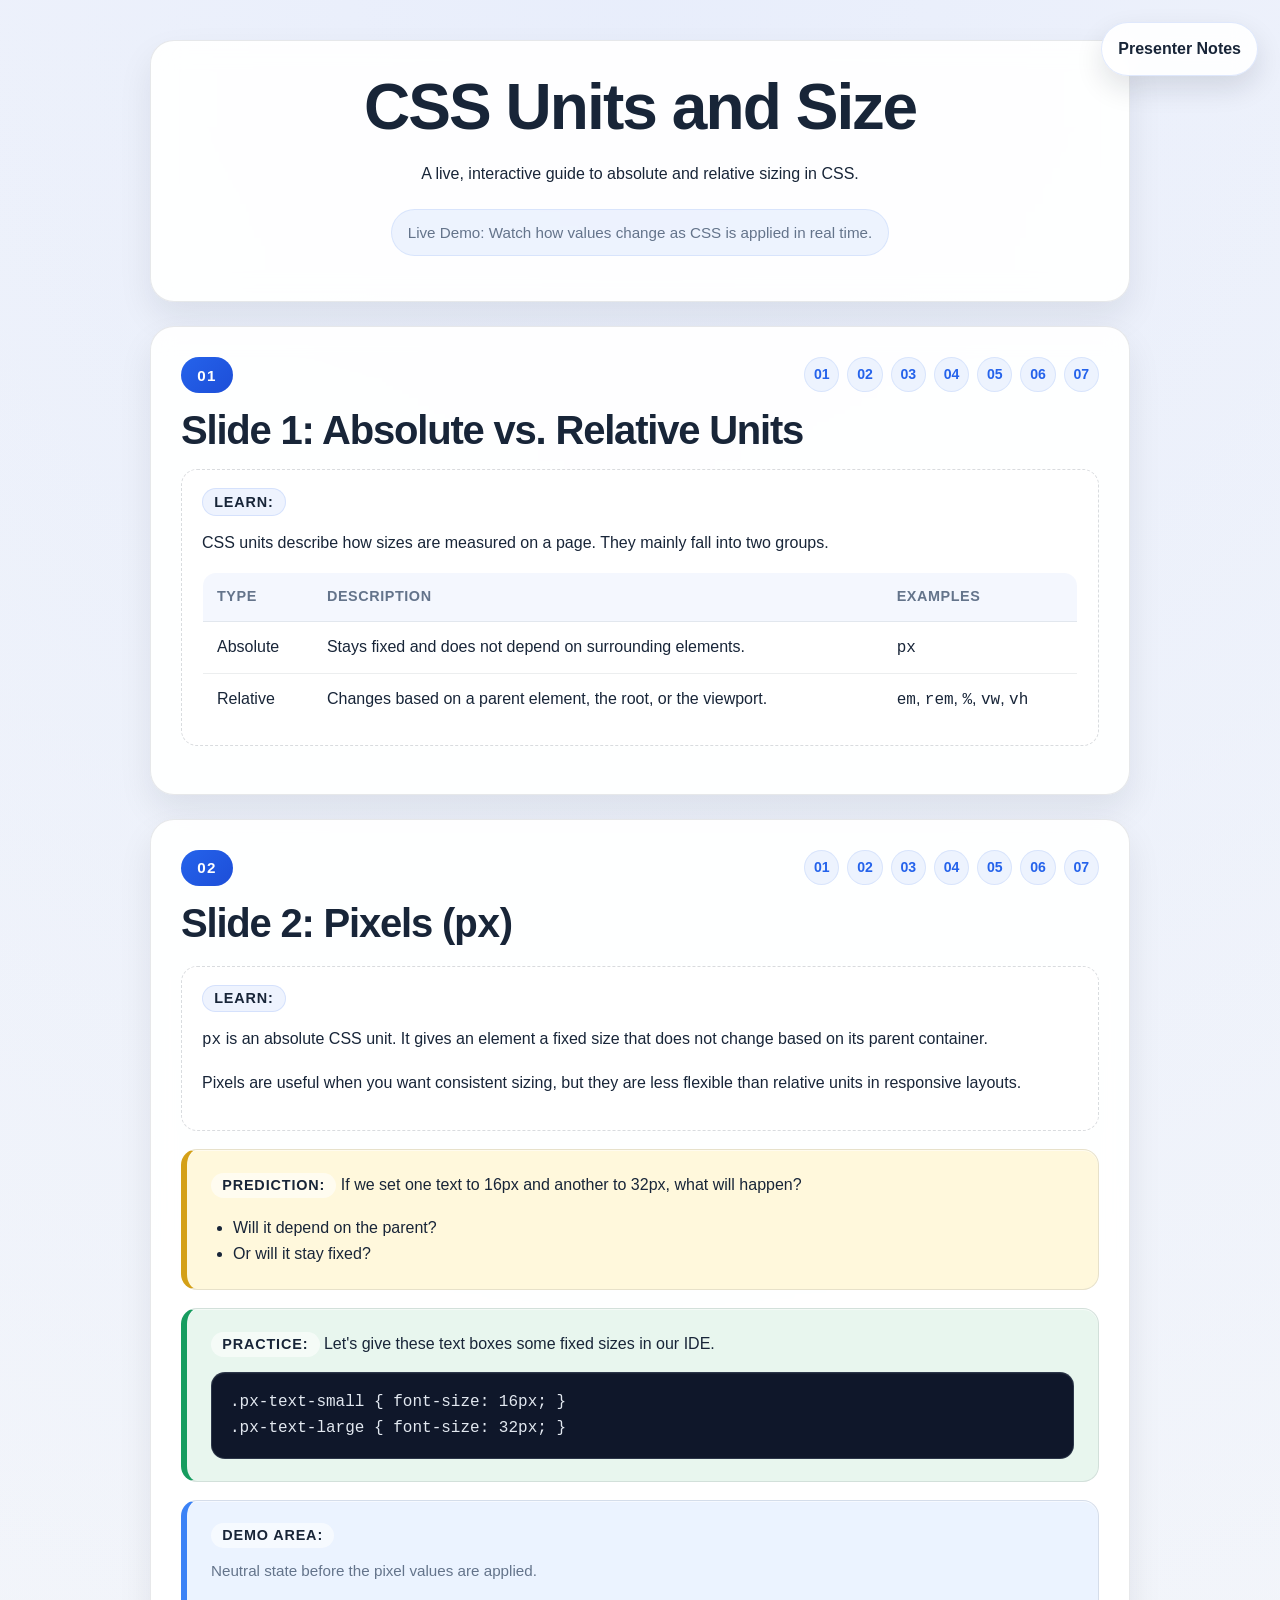
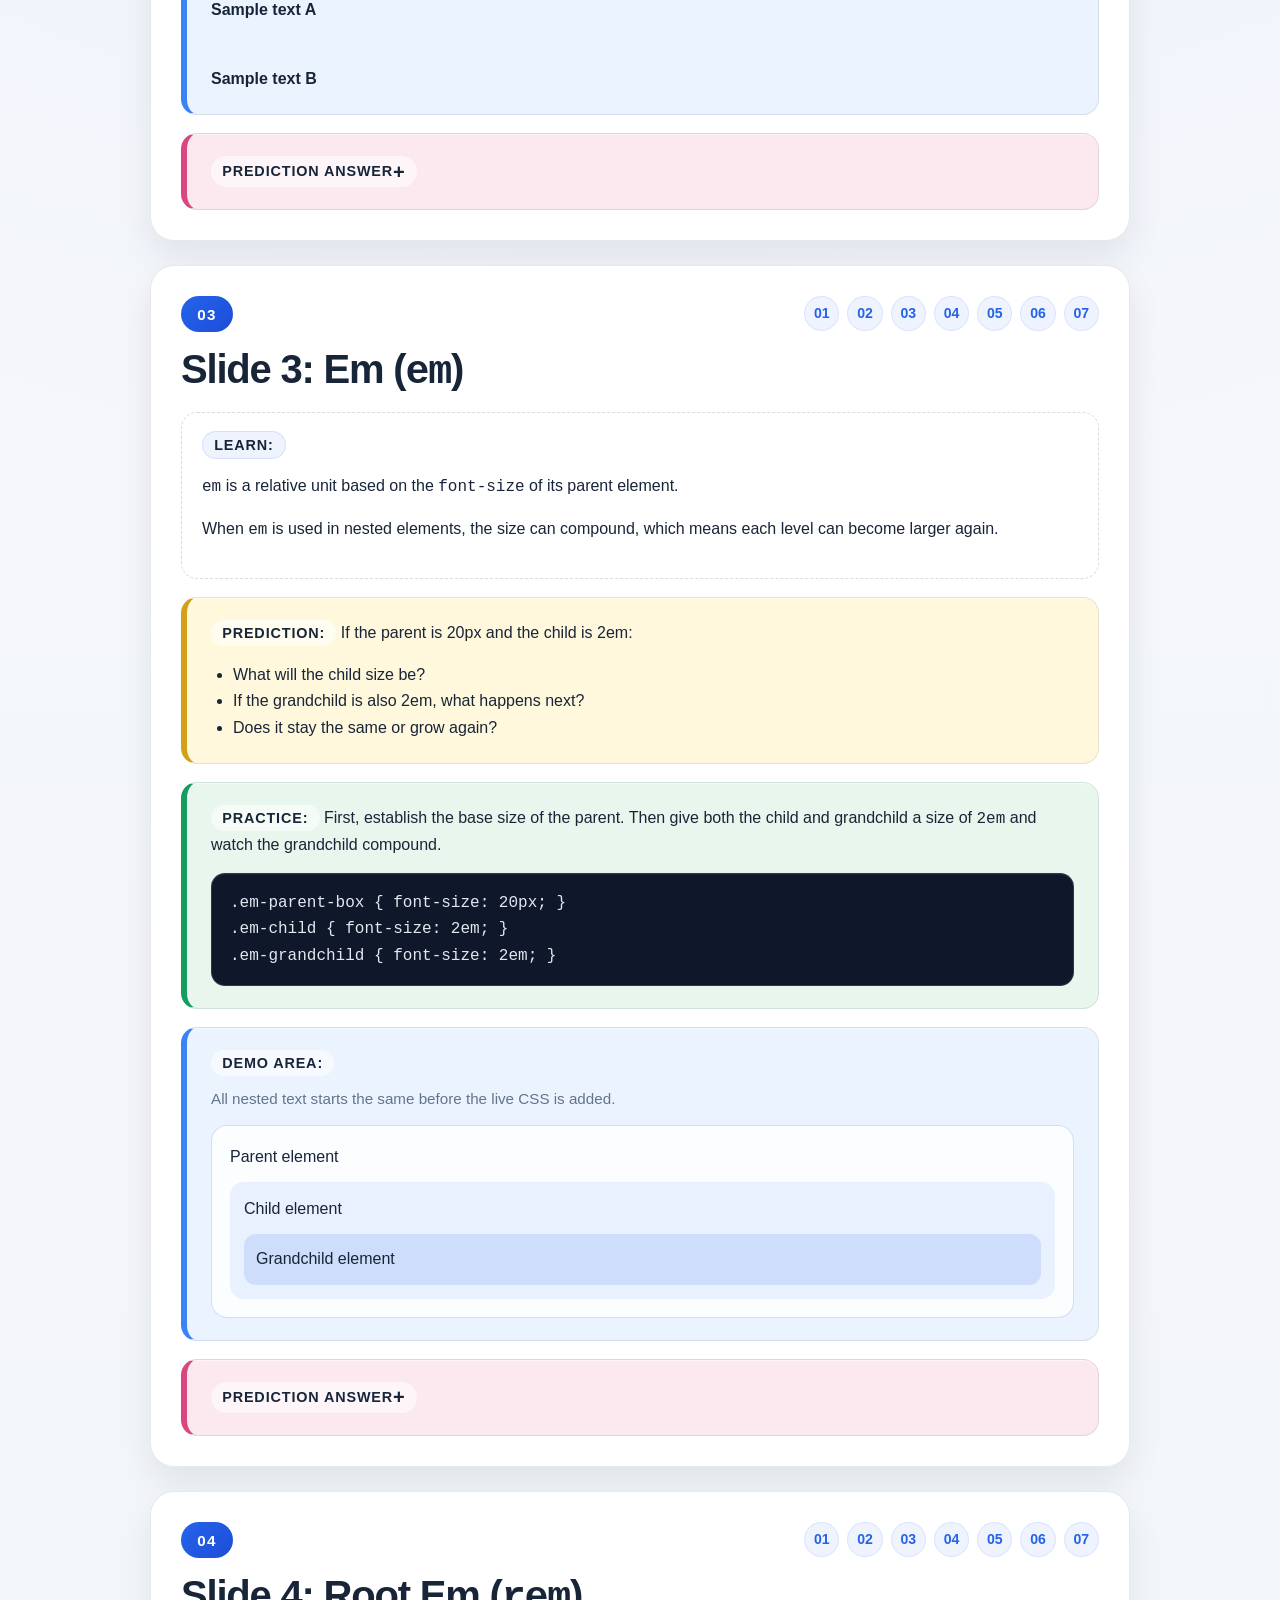
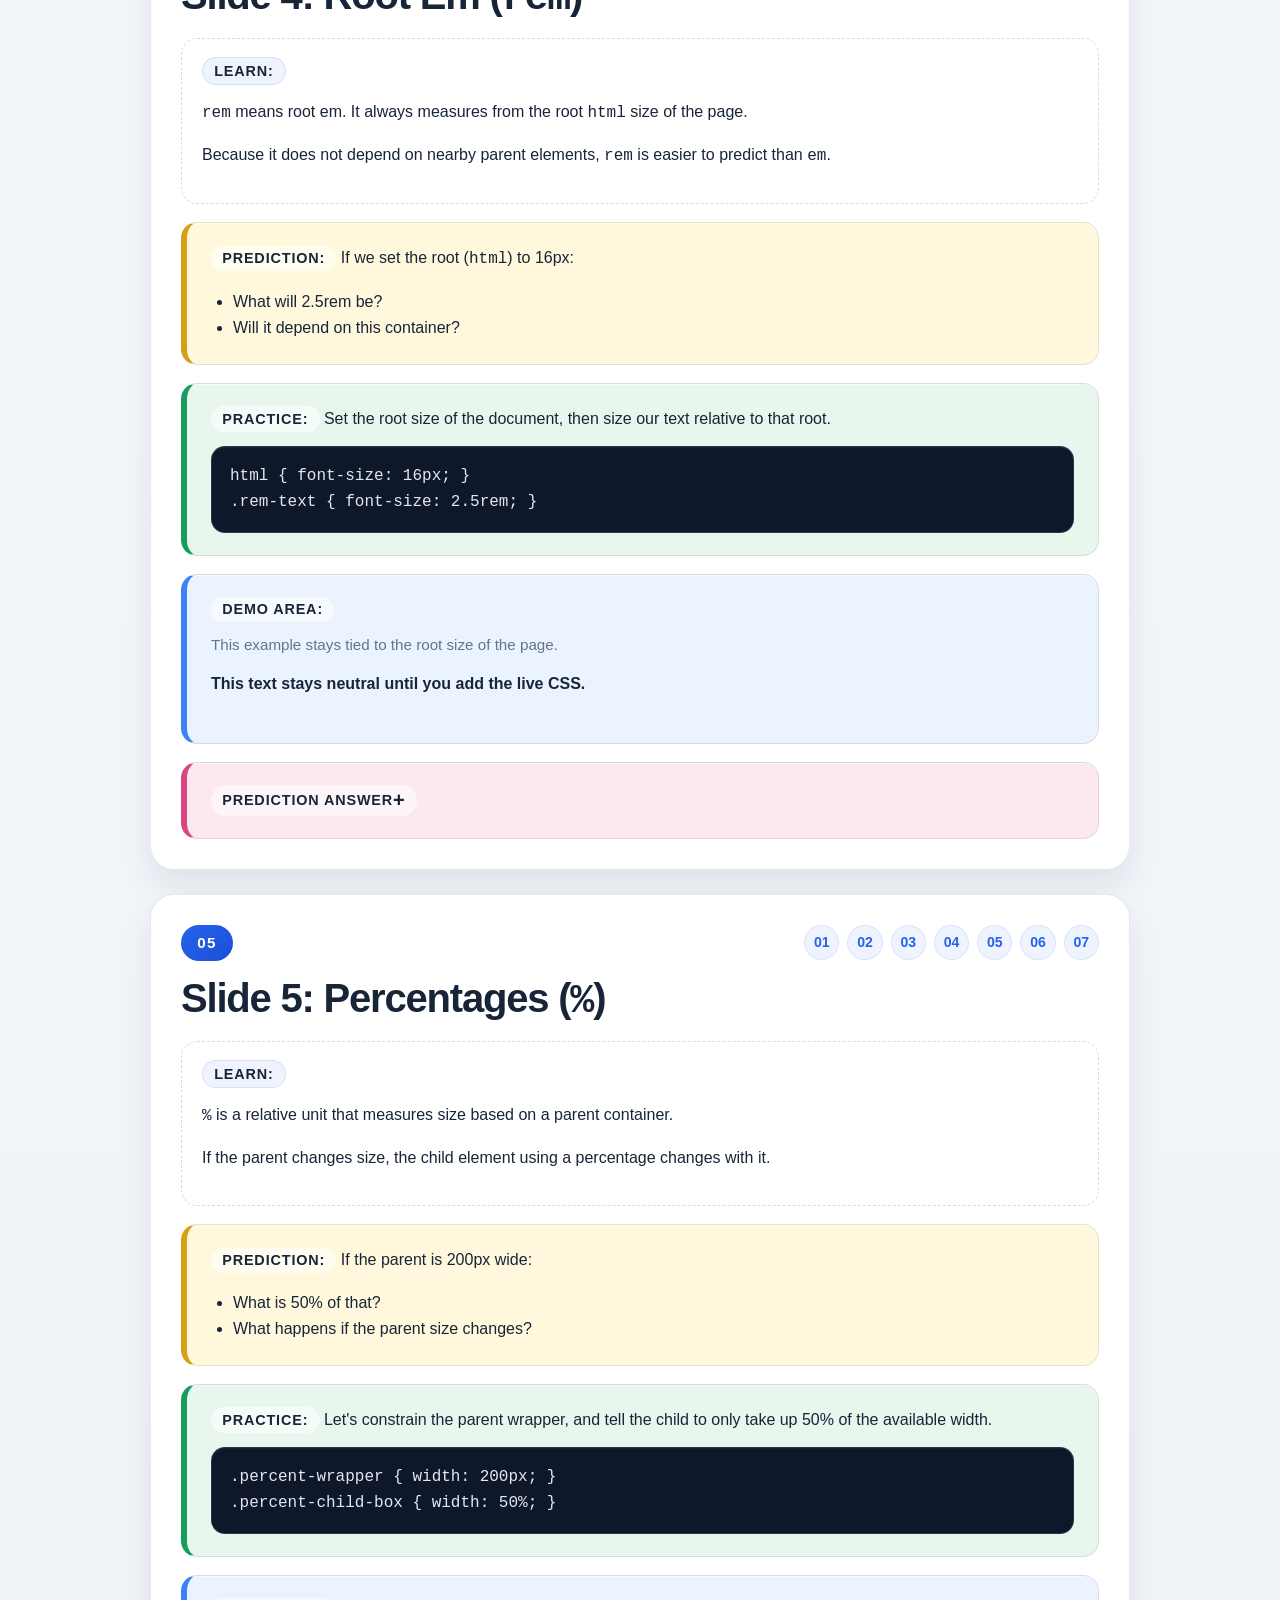
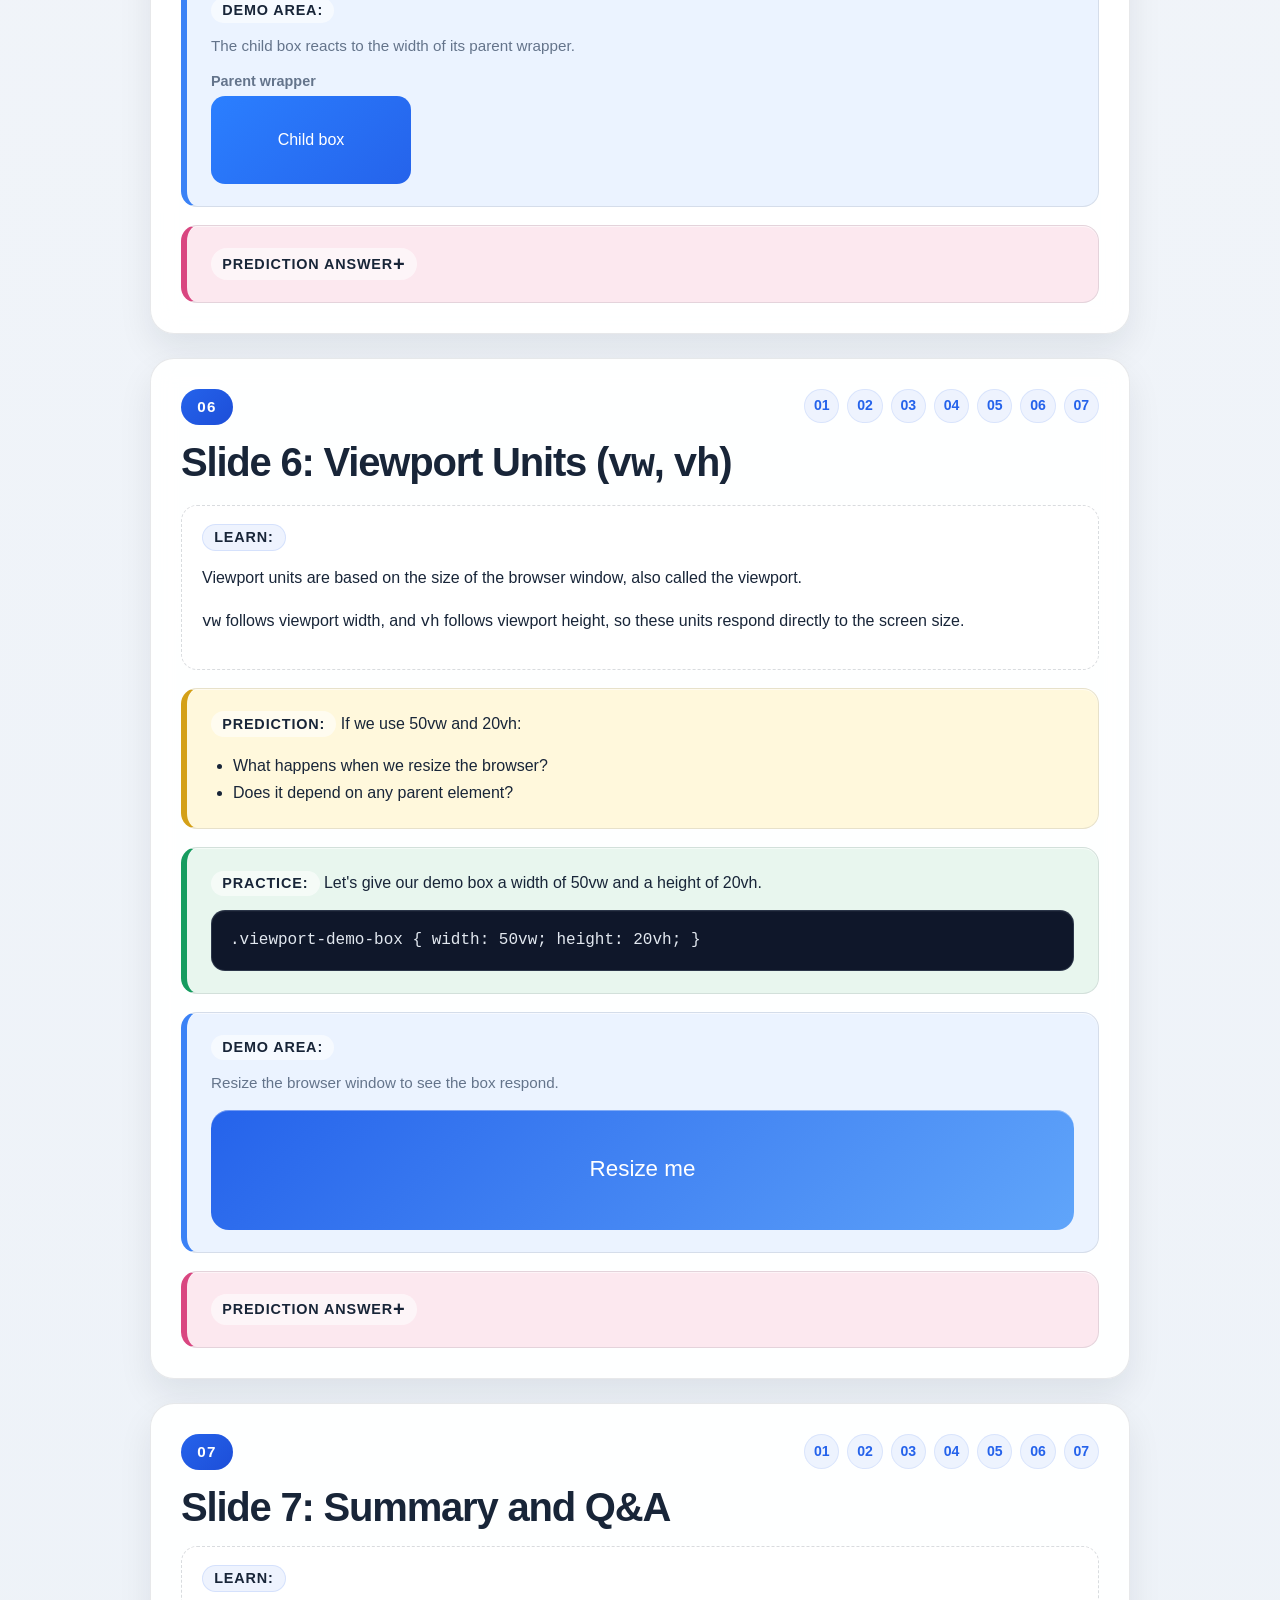
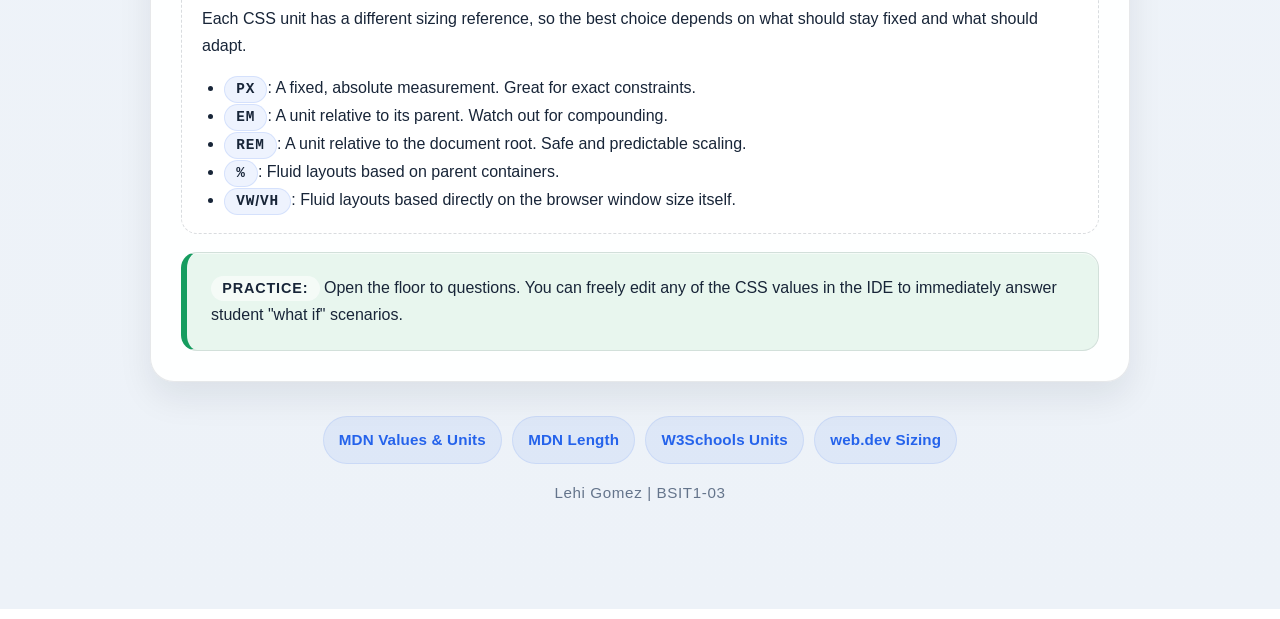
==== index.html @ e3e93a11 "Initial commit" ====
<!DOCTYPE html>
<html lang="en">

<head>
    <meta charset="UTF-8">
    <meta name="viewport" content="width=device-width, initial-scale=1.0">
    <title>CSS Units and Size</title>
    <link rel="stylesheet" href="css-units/styles.css">
</head>

<body>
    <button class="notes-toggle" type="button" aria-expanded="false" aria-controls="presenter-panel">
        Presenter Notes
    </button>

    <div class="page-shell">
        <main class="presentation-content">
            <header>
                <h1>CSS Units and Size</h1>
                <p>A live, interactive guide to absolute and relative sizing in CSS.</p>
                <p class="header-note">
                    Live Demo: Watch how values change as CSS is applied in real time.
                </p>
            </header>

            <section class="slide" id="slide-01">
                <div class="slide-topbar">
                    <span class="slide-badge">01</span>
                    <nav class="slide-nav" aria-label="Jump to slide">
                        <a href="#slide-01">01</a>
                        <a href="#slide-02">02</a>
                        <a href="#slide-03">03</a>
                        <a href="#slide-04">04</a>
                        <a href="#slide-05">05</a>
                        <a href="#slide-06">06</a>
                        <a href="#slide-07">07</a>
                    </nav>
                </div>
                <h2 class="slide-title">Slide 1: Absolute vs. Relative Units</h2>
                <div class="learn-box">
                    <strong>Learn:</strong>
                    <p>CSS units describe how sizes are measured on a page. They mainly fall into two groups.</p>
                    <table class="learn-table">
                        <thead>
                            <tr>
                                <th>Type</th>
                                <th>Description</th>
                                <th>Examples</th>
                            </tr>
                        </thead>
                        <tbody>
                            <tr>
                                <td>Absolute</td>
                                <td>Stays fixed and does not depend on surrounding elements.</td>
                                <td><code>px</code></td>
                            </tr>
                            <tr>
                                <td>Relative</td>
                                <td>Changes based on a parent element, the root, or the viewport.</td>
                                <td><code>em</code>, <code>rem</code>, <code>%</code>, <code>vw</code>, <code>vh</code></td>
                            </tr>
                        </tbody>
                    </table>
                </div>
            </section>

            <section class="slide" id="slide-02">
                <div class="slide-topbar">
                    <span class="slide-badge">02</span>
                    <nav class="slide-nav" aria-label="Jump to slide">
                        <a href="#slide-01">01</a>
                        <a href="#slide-02">02</a>
                        <a href="#slide-03">03</a>
                        <a href="#slide-04">04</a>
                        <a href="#slide-05">05</a>
                        <a href="#slide-06">06</a>
                        <a href="#slide-07">07</a>
                    </nav>
                </div>
                <h2 class="slide-title">Slide 2: Pixels (<code>px</code>)</h2>
                <div class="learn-box">
                    <strong>Learn:</strong>
                    <p><code>px</code> is an absolute CSS unit. It gives an element a fixed size that does not change based on its parent container.</p>
                    <p>Pixels are useful when you want consistent sizing, but they are less flexible than relative units in responsive layouts.</p>
                </div>

                <div class="prediction-box">
                    <strong>Prediction:</strong>
                    If we set one text to 16px and another to 32px, what will happen?
                    <ul>
                        <li>Will it depend on the parent?</li>
                        <li>Or will it stay fixed?</li>
                    </ul>
                </div>

                <div class="action-box">
                    <strong>Practice:</strong> Let's give these text boxes some fixed sizes in our IDE.
                    <pre><code>.px-text-small { font-size: 16px; }
.px-text-large { font-size: 32px; }</code></pre>
                </div>

                <div class="demo-area">
                    <span class="demo-title">Demo Area:</span>
                    <p class="demo-note">Neutral state before the pixel values are applied.</p>
                    <div>
                        <strong class="px-text-small">Sample text A</strong>
                    </div>
                    <div class="demo-spacer"></div>
                    <div>
                        <strong class="px-text-large">Sample text B</strong>
                    </div>
                </div>

                <details class="prediction-answer">
                    <summary>Prediction Answer</summary>
                    <p>Both values stay fixed. The 16px text remains smaller than the 32px text, and neither one depends on the parent element.</p>
                </details>
            </section>

            <section class="slide" id="slide-03">
                <div class="slide-topbar">
                    <span class="slide-badge">03</span>
                    <nav class="slide-nav" aria-label="Jump to slide">
                        <a href="#slide-01">01</a>
                        <a href="#slide-02">02</a>
                        <a href="#slide-03">03</a>
                        <a href="#slide-04">04</a>
                        <a href="#slide-05">05</a>
                        <a href="#slide-06">06</a>
                        <a href="#slide-07">07</a>
                    </nav>
                </div>
                <h2 class="slide-title">Slide 3: Em (<code>em</code>)</h2>
                <div class="learn-box">
                    <strong>Learn:</strong>
                    <p><code>em</code> is a relative unit based on the <code>font-size</code> of its parent element.</p>
                    <p>When <code>em</code> is used in nested elements, the size can compound, which means each level can become larger again.</p>
                </div>

                <div class="prediction-box">
                    <strong>Prediction:</strong>
                    If the parent is 20px and the child is 2em:
                    <ul>
                        <li>What will the child size be?</li>
                        <li>If the grandchild is also 2em, what happens next?</li>
                        <li>Does it stay the same or grow again?</li>
                    </ul>
                </div>

                <div class="action-box">
                    <strong>Practice:</strong> First, establish the base size of the parent. Then give both the child and grandchild a size of <code>2em</code> and watch the grandchild compound.
                    <pre><code>.em-parent-box { font-size: 20px; }
.em-child { font-size: 2em; }
.em-grandchild { font-size: 2em; }</code></pre>
                </div>

                <div class="demo-area">
                    <span class="demo-title">Demo Area:</span>
                    <p class="demo-note">All nested text starts the same before the live CSS is added.</p>
                    <div class="em-parent-box">
                        Parent element
                        <div class="em-child">
                            Child element
                            <div class="em-grandchild">
                                Grandchild element
                            </div>
                        </div>
                    </div>
                </div>

                <details class="prediction-answer">
                    <summary>Prediction Answer</summary>
                    <p>The child becomes 40px because it is 2 times its 20px parent. The grandchild then doubles again from the child, so it becomes 80px. This is the compounding behavior of <code>em</code>.</p>
                </details>
            </section>

            <section class="slide" id="slide-04">
                <div class="slide-topbar">
                    <span class="slide-badge">04</span>
                    <nav class="slide-nav" aria-label="Jump to slide">
                        <a href="#slide-01">01</a>
                        <a href="#slide-02">02</a>
                        <a href="#slide-03">03</a>
                        <a href="#slide-04">04</a>
                        <a href="#slide-05">05</a>
                        <a href="#slide-06">06</a>
                        <a href="#slide-07">07</a>
                    </nav>
                </div>
                <h2 class="slide-title">Slide 4: Root Em (<code>rem</code>)</h2>
                <div class="learn-box">
                    <strong>Learn:</strong>
                    <p><code>rem</code> means root em. It always measures from the root <code>html</code> size of the page.</p>
                    <p>Because it does not depend on nearby parent elements, <code>rem</code> is easier to predict than <code>em</code>.</p>
                </div>

                <div class="prediction-box">
                    <strong>Prediction:</strong>
                    If we set the root (<code>html</code>) to 16px:
                    <ul>
                        <li>What will 2.5rem be?</li>
                        <li>Will it depend on this container?</li>
                    </ul>
                </div>

                <div class="action-box">
                    <strong>Practice:</strong> Set the root size of the document, then size our text relative to that root.
                    <pre><code>html { font-size: 16px; }
.rem-text { font-size: 2.5rem; }</code></pre>
                </div>

                <div class="demo-area">
                    <span class="demo-title">Demo Area:</span>
                    <p class="demo-note">This example stays tied to the root size of the page.</p>
                    <strong class="rem-text">This text stays neutral until you add the live CSS.</strong>
                </div>

                <details class="prediction-answer">
                    <summary>Prediction Answer</summary>
                    <p><code>2.5rem</code> becomes 40px because it always uses the root size of 16px. It does not depend on this local container.</p>
                </details>
            </section>

            <section class="slide" id="slide-05">
                <div class="slide-topbar">
                    <span class="slide-badge">05</span>
                    <nav class="slide-nav" aria-label="Jump to slide">
                        <a href="#slide-01">01</a>
                        <a href="#slide-02">02</a>
                        <a href="#slide-03">03</a>
                        <a href="#slide-04">04</a>
                        <a href="#slide-05">05</a>
                        <a href="#slide-06">06</a>
                        <a href="#slide-07">07</a>
                    </nav>
                </div>
                <h2 class="slide-title">Slide 5: Percentages (<code>%</code>)</h2>
                <div class="learn-box">
                    <strong>Learn:</strong>
                    <p><code>%</code> is a relative unit that measures size based on a parent container.</p>
                    <p>If the parent changes size, the child element using a percentage changes with it.</p>
                </div>

                <div class="prediction-box">
                    <strong>Prediction:</strong>
                    If the parent is 200px wide:
                    <ul>
                        <li>What is 50% of that?</li>
                        <li>What happens if the parent size changes?</li>
                    </ul>
                </div>

                <div class="action-box">
                    <strong>Practice:</strong> Let's constrain the parent wrapper, and tell the child to only take up 50% of the available width.
                    <pre><code>.percent-wrapper { width: 200px; }
.percent-child-box { width: 50%; }</code></pre>
                </div>

                <div class="demo-area">
                    <span class="demo-title">Demo Area:</span>
                    <p class="demo-note">The child box reacts to the width of its parent wrapper.</p>
                    <div class="percent-wrapper">
                        <span class="percent-label">Parent wrapper</span>
                        <div class="percent-child-box">Child box</div>
                    </div>
                </div>

                <details class="prediction-answer">
                    <summary>Prediction Answer</summary>
                    <p>If the parent is 200px wide, a child with <code>width: 50%</code> becomes 100px wide. If the parent changes size, the child changes with it.</p>
                </details>
            </section>

            <section class="slide" id="slide-06">
                <div class="slide-topbar">
                    <span class="slide-badge">06</span>
                    <nav class="slide-nav" aria-label="Jump to slide">
                        <a href="#slide-01">01</a>
                        <a href="#slide-02">02</a>
                        <a href="#slide-03">03</a>
                        <a href="#slide-04">04</a>
                        <a href="#slide-05">05</a>
                        <a href="#slide-06">06</a>
                        <a href="#slide-07">07</a>
                    </nav>
                </div>
                <h2 class="slide-title">Slide 6: Viewport Units (<code>vw</code>, <code>vh</code>)</h2>
                <div class="learn-box">
                    <strong>Learn:</strong>
                    <p>Viewport units are based on the size of the browser window, also called the viewport.</p>
                    <p><code>vw</code> follows viewport width, and <code>vh</code> follows viewport height, so these units respond directly to the screen size.</p>
                </div>

                <div class="prediction-box">
                    <strong>Prediction:</strong>
                    If we use 50vw and 20vh:
                    <ul>
                        <li>What happens when we resize the browser?</li>
                        <li>Does it depend on any parent element?</li>
                    </ul>
                </div>

                <div class="action-box">
                    <strong>Practice:</strong> Let's give our demo box a width of 50vw and a height of 20vh.
                    <pre><code>.viewport-demo-box { width: 50vw; height: 20vh; }</code></pre>
                </div>

                <div class="demo-area">
                    <span class="demo-title">Demo Area:</span>
                    <p class="demo-note">Resize the browser window to see the box respond.</p>
                    <div class="viewport-demo-box">Resize me</div>
                </div>

                <details class="prediction-answer">
                    <summary>Prediction Answer</summary>
                    <p>The box always tracks the browser window. At 50vw it uses half the viewport width, and at 20vh it uses one fifth of the viewport height, regardless of parent containers.</p>
                </details>
            </section>

            <section class="slide" id="slide-07">
                <div class="slide-topbar">
                    <span class="slide-badge">07</span>
                    <nav class="slide-nav" aria-label="Jump to slide">
                        <a href="#slide-01">01</a>
                        <a href="#slide-02">02</a>
                        <a href="#slide-03">03</a>
                        <a href="#slide-04">04</a>
                        <a href="#slide-05">05</a>
                        <a href="#slide-06">06</a>
                        <a href="#slide-07">07</a>
                    </nav>
                </div>
                <h2 class="slide-title">Slide 7: Summary and Q&amp;A</h2>
                <div class="learn-box">
                    <strong>Learn:</strong>
                    <p>Each CSS unit has a different sizing reference, so the best choice depends on what should stay fixed and what should adapt.</p>
                    <ul>
                        <li><strong><code>px</code></strong>: A fixed, absolute measurement. Great for exact constraints.</li>
                        <li><strong><code>em</code></strong>: A unit relative to its parent. Watch out for compounding.</li>
                        <li><strong><code>rem</code></strong>: A unit relative to the document root. Safe and predictable scaling.</li>
                        <li><strong><code>%</code></strong>: Fluid layouts based on parent containers.</li>
                        <li><strong><code>vw</code>/<code>vh</code></strong>: Fluid layouts based directly on the browser window size itself.</li>
                    </ul>
                </div>

                <div class="action-box">
                    <strong>Practice:</strong> Open the floor to questions. You can freely edit any of the CSS values in the IDE to immediately answer student "what if" scenarios.
                </div>
            </section>

            <footer class="page-footer">
                <div class="resource-links" aria-label="Additional resources">
                    <a href="https://developer.mozilla.org/en-US/docs/Learn/CSS/Building_blocks/Values_and_units" target="_blank" rel="noreferrer">MDN Values &amp; Units</a>
                    <a href="https://developer.mozilla.org/en-US/docs/Web/CSS/length" target="_blank" rel="noreferrer">MDN Length</a>
                    <a href="https://www.w3schools.com/css/css_units.asp" target="_blank" rel="noreferrer">W3Schools Units</a>
                    <a href="https://web.dev/learn/css/sizing/" target="_blank" rel="noreferrer">web.dev Sizing</a>
                </div>
                <p>Lehi Gomez | BSIT1-03</p>
            </footer>
        </main>

        <aside class="presenter-panel" id="presenter-panel" aria-label="Presenter notes">
            <div class="presenter-panel-inner">
                <div class="presenter-panel-header">
                    <p class="presenter-eyebrow">Presenter Notes</p>
                    <h2>Teaching Guide</h2>
                    <p>Use this panel as a quick cue sheet while the main page stays clean for presenting.</p>
                </div>

                <nav class="presenter-nav" aria-label="Slides">
                    <a href="#slide-01">01</a>
                    <a href="#slide-02">02</a>
                    <a href="#slide-03">03</a>
                    <a href="#slide-04">04</a>
                    <a href="#slide-05">05</a>
                    <a href="#slide-06">06</a>
                    <a href="#slide-07">07</a>
                </nav>

                <section class="presenter-note-card">
                    <h3>Slide 1</h3>
                    <p>Welcome, everyone! Today, we're diving into CSS units. Understanding units is the foundation of building websites that look great whether you are viewing them on a massive desktop monitor or a tiny mobile phone.</p>
                    <p>In CSS, we divide units into two main categories: <strong>absolute</strong>, which stay fixed, and <strong>relative</strong>, which adapt to context. Use the table on the slide to introduce that difference before moving into specific examples.</p>
                </section>

                <section class="presenter-note-card">
                    <h3>Slide 2</h3>
                    <p>Important: a CSS pixel is not a literal physical glowing dot on the screen. On high-density displays, it is a standardized measurement rather than a one-to-one screen dot.</p>
                    <p>Emphasize that <code>px</code> is absolute. If you set <code>font-size: 16px</code>, it stays that size no matter what parent container it sits inside. It is consistent, but it is not responsive.</p>
                </section>

                <section class="presenter-note-card">
                    <h3>Slide 3</h3>
                    <p>Now we enter the world of relative units. The <code>em</code> unit calculates its math based on the specific <code>font-size</code> of its parent element.</p>
                    <p>Walk through the compounding slowly: if the parent is 20px, then a child at 2em becomes 40px. If the grandchild is also 2em, it doubles again from the child and becomes 80px.</p>
                </section>

                <section class="presenter-note-card">
                    <h3>Slide 4</h3>
                    <p>Because the math for <code>em</code> compounding can get messy, this is a good place to introduce <code>rem</code> as the safer alternative.</p>
                    <p>Explain that <code>rem</code> always looks up to the root <code>html</code> element. It does not read from the local parent, so it avoids compounding completely.</p>
                </section>

                <section class="presenter-note-card">
                    <h3>Slide 5</h3>
                    <p>Percentages define a size relative to the dimensions of a parent container, so keep the explanation grounded in that parent-child relationship.</p>
                    <p>Point out that when the wrapper changes, the child changes with it. That is what makes percentage-based layouts fluid.</p>
                </section>

                <section class="presenter-note-card">
                    <h3>Slide 6</h3>
                    <p>Finally, introduce viewport units by contrasting them with percentages. Percentages depend on a parent container, but viewport units ignore parents and follow the browser window itself.</p>
                    <p>As you explain <code>1vw</code> and <code>1vh</code>, resize the browser slightly so students can see the box respond in real time.</p>
                </section>

                <section class="presenter-note-card">
                    <h3>Slide 7</h3>
                    <p>Close by recapping the unit references: <code>px</code> is fixed, <code>em</code> reads from the parent, <code>rem</code> reads from the root, percentages read from the parent container, and <code>vw</code> or <code>vh</code> read from the viewport.</p>
                    <p>Invite quick "what if" edits in the CSS so the recap feels interactive instead of purely verbal.</p>
                </section>
            </div>
        </aside>
    </div>

    <script>
        const notesToggle = document.querySelector('.notes-toggle');
        const body = document.body;

        notesToggle.addEventListener('click', () => {
            const isOpen = body.classList.toggle('notes-visible');
            notesToggle.setAttribute('aria-expanded', String(isOpen));
            notesToggle.textContent = isOpen ? 'X' : 'Presenter Notes';
        });
    </script>
</body>

</html>
---- css-units/styles.css ----
:root {
    --page-bg:
        radial-gradient(circle at top, rgba(123, 162, 255, 0.12), transparent 30%),
        linear-gradient(180deg, #f7f8fb 0%, #edf2f8 100%);
    --surface: rgba(255, 255, 255, 0.94);
    --surface-strong: #ffffff;
    --text-main: #182538;
    --text-soft: #64748b;
    --accent: #2563eb;
    --prediction: #fff8dc;
    --action: #e8f6ee;
    --demo: #ebf3ff;
    --answer: #fce8ef;
    --border: rgba(24, 37, 56, 0.1);
    --shadow: 0 16px 34px rgba(15, 23, 42, 0.08);
    --radius-lg: 24px;
    --radius-md: 16px;
}

* {
    box-sizing: border-box;
}

html {
    font-size: 16px;
}

body {
    margin: 0;
    font-family: "Aptos", "Segoe UI Variable Text", "Segoe UI", "Helvetica Neue", Arial, sans-serif;
    background: var(--page-bg);
    color: var(--text-main);
    line-height: 1.65;
    padding: 40px 20px 80px;
}

.page-shell {
    width: min(1400px, 100%);
    margin: 0 auto;
}

.presentation-content {
    min-width: 0;
}

header,
.slide {
    position: relative;
    width: min(980px, calc(100vw - 32px));
    margin: 0 auto 24px;
    background: var(--surface);
    backdrop-filter: blur(12px);
    border: 1px solid var(--border);
    border-radius: var(--radius-lg);
    box-shadow: var(--shadow);
    padding: 30px;
}

header {
    text-align: center;
}

h1,
h2,
h3 {
    font-family: "Aptos Display", "Segoe UI Variable Display", "Segoe UI", "Helvetica Neue", Arial, sans-serif;
    line-height: 1.15;
    margin-top: 0;
    letter-spacing: -0.03em;
}

h1 {
    font-size: clamp(2.4rem, 5vw, 4rem);
    margin-bottom: 12px;
}

.header-note,
.demo-note,
.tiny-container-note,
.percent-label {
    color: var(--text-soft);
}

.header-note {
    display: inline-flex;
    align-items: center;
    justify-content: center;
    margin-top: 6px;
    padding: 10px 16px;
    border-radius: 999px;
    background: rgba(37, 99, 235, 0.08);
    border: 1px solid rgba(37, 99, 235, 0.1);
    font-size: 0.95rem;
}

.slide-title {
    margin-bottom: 16px;
    font-size: clamp(1.8rem, 3.2vw, 2.5rem);
    padding-right: 0;
}

.slide-topbar {
    display: flex;
    align-items: flex-start;
    justify-content: space-between;
    gap: 16px;
    margin-bottom: 14px;
}

.slide-badge {
    display: inline-flex;
    align-items: center;
    justify-content: center;
    min-width: 52px;
    height: 36px;
    padding: 0 12px;
    border-radius: 999px;
    background: linear-gradient(135deg, #2563eb, #1d4ed8);
    color: #fff;
    font-family: "Aptos", "Segoe UI Variable Text", "Segoe UI", sans-serif;
    font-size: 0.95rem;
    font-weight: 700;
    letter-spacing: 0.08em;
}

.slide-nav {
    display: flex;
    flex-wrap: wrap;
    justify-content: flex-end;
    gap: 8px;
}

.slide-nav a {
    display: inline-flex;
    align-items: center;
    justify-content: center;
    min-width: 34px;
    min-height: 34px;
    padding: 0.3rem 0.55rem;
    border-radius: 999px;
    text-decoration: none;
    color: var(--accent);
    background: rgba(37, 99, 235, 0.08);
    border: 1px solid rgba(37, 99, 235, 0.1);
    font-size: 0.88rem;
    font-weight: 700;
}

.learn-box {
    padding: 18px 20px;
    background: rgba(255, 255, 255, 0.78);
    border: 1px dashed rgba(24, 37, 56, 0.16);
    border-radius: var(--radius-md);
    margin-bottom: 18px;
}

.learn-box strong {
    display: inline-flex;
    align-items: center;
    width: fit-content;
    padding: 0.35rem 0.7rem;
    border-radius: 999px;
    background: rgba(37, 99, 235, 0.08);
    border: 1px solid rgba(37, 99, 235, 0.12);
    font-weight: 700;
    font-size: 0.9rem;
    letter-spacing: 0.06em;
    text-transform: uppercase;
    line-height: 1;
}

.learn-box p:first-of-type {
    margin-top: 14px;
}

.learn-table {
    width: 100%;
    border-collapse: collapse;
    margin-top: 14px;
    background: rgba(255, 255, 255, 0.72);
    border: 1px solid rgba(24, 37, 56, 0.1);
    border-radius: 14px;
    overflow: hidden;
}

.learn-table th,
.learn-table td {
    padding: 12px 14px;
    text-align: left;
    vertical-align: top;
    border-bottom: 1px solid rgba(24, 37, 56, 0.08);
}

.learn-table th {
    font-size: 0.9rem;
    text-transform: uppercase;
    letter-spacing: 0.04em;
    color: var(--text-soft);
    background: rgba(37, 99, 235, 0.05);
}

.learn-table tbody tr:last-child td {
    border-bottom: 0;
}

.prediction-box,
.action-box,
.demo-area,
.prediction-answer {
    border-radius: var(--radius-md);
    padding: 22px 24px;
    margin-top: 18px;
    border: 1px solid var(--border);
    box-shadow: inset 0 1px 0 rgba(255, 255, 255, 0.55);
}

.prediction-box {
    background: var(--prediction);
    border-left: 6px solid #d4a017;
}

.action-box {
    background: var(--action);
    border-left: 6px solid #169c5f;
}

.demo-area {
    background: var(--demo);
    border-left: 6px solid #3b82f6;
    min-height: 170px;
    display: flex;
    flex-direction: column;
    justify-content: flex-start;
    gap: 12px;
}

.prediction-answer {
    background: var(--answer);
    border-left: 6px solid #d94680;
    overflow: hidden;
}

.prediction-answer summary {
    cursor: pointer;
    font-family: "Aptos", "Segoe UI Variable Text", "Segoe UI", sans-serif;
    font-weight: 700;
    list-style: none;
}

.prediction-answer summary::-webkit-details-marker {
    display: none;
}

.prediction-answer summary::after {
    content: "+";
    float: right;
    font-size: 1.25rem;
    line-height: 1;
}

.prediction-answer[open] summary::after {
    content: "-";
}

.prediction-answer p {
    margin-bottom: 0;
}

.page-footer {
    width: min(980px, calc(100vw - 32px));
    margin: 0 auto;
    padding: 10px 16px 24px;
    text-align: center;
    color: var(--text-soft);
    font-family: "Aptos", "Segoe UI Variable Text", "Segoe UI", sans-serif;
    font-size: 0.95rem;
    letter-spacing: 0.04em;
}

.page-footer p {
    margin: 0;
}

.resource-links {
    display: flex;
    flex-wrap: wrap;
    justify-content: center;
    gap: 10px;
    margin-bottom: 16px;
}

.resource-links a {
    display: inline-flex;
    align-items: center;
    justify-content: center;
    padding: 0.65rem 0.95rem;
    border-radius: 999px;
    text-decoration: none;
    color: var(--accent);
    background: rgba(37, 99, 235, 0.08);
    border: 1px solid rgba(37, 99, 235, 0.1);
    font-weight: 700;
    letter-spacing: 0.01em;
}

pre {
    margin: 14px 0 0;
    overflow-x: auto;
    background: #0f172a;
    color: #e2e8f0;
    padding: 16px 18px;
    border-radius: 14px;
    border: 1px solid rgba(148, 163, 184, 0.22);
    box-shadow: inset 0 1px 0 rgba(255, 255, 255, 0.04);
    font-size: 1rem;
}

code {
    font-family: Consolas, "Courier New", monospace;
}

ul {
    padding-left: 22px;
}

.prediction-box ul,
.learn-box ul {
    margin-bottom: 0;
}

.notes-toggle {
    position: fixed;
    top: 22px;
    right: 22px;
    z-index: 20;
    border: 1px solid rgba(37, 99, 235, 0.14);
    background: rgba(255, 255, 255, 0.9);
    color: var(--text-main);
    border-radius: 999px;
    padding: 0.8rem 1rem;
    font: inherit;
    font-weight: 700;
    box-shadow: 0 12px 28px rgba(15, 23, 42, 0.12);
    cursor: pointer;
    backdrop-filter: blur(12px);
}

.presenter-panel {
    position: fixed;
    top: 20px;
    right: 20px;
    bottom: 20px;
    width: min(360px, calc(100vw - 40px));
    padding: 0;
    pointer-events: none;
    opacity: 0;
    transform: translateX(18px);
    transition: opacity 180ms ease, transform 180ms ease;
    z-index: 15;
}

.presenter-panel-inner {
    height: 100%;
    overflow-y: auto;
    background: rgba(255, 255, 255, 0.95);
    border: 1px solid var(--border);
    border-radius: 24px;
    box-shadow: 0 24px 48px rgba(15, 23, 42, 0.14);
    padding: 22px;
    backdrop-filter: blur(18px);
}

body.notes-visible .presenter-panel {
    pointer-events: auto;
    opacity: 1;
    transform: translateX(0);
}

body.notes-visible .presentation-content {
    width: calc(100% - 392px);
}

.presenter-panel-header h2,
.presenter-note-card h3 {
    margin-bottom: 8px;
}

.presenter-panel-header p:last-child,
.presenter-note-card p:last-child {
    margin-bottom: 0;
}

.presenter-eyebrow {
    margin: 0 0 10px;
    font-size: 0.85rem;
    letter-spacing: 0.08em;
    text-transform: uppercase;
    color: var(--text-soft);
    font-weight: 700;
}

.presenter-nav {
    display: flex;
    flex-wrap: wrap;
    gap: 10px;
    margin: 20px 0 18px;
}

.presenter-nav a {
    display: inline-flex;
    align-items: center;
    justify-content: center;
    min-width: 40px;
    padding: 0.45rem 0.7rem;
    border-radius: 999px;
    text-decoration: none;
    color: var(--accent);
    background: rgba(37, 99, 235, 0.08);
    font-weight: 700;
}

.presenter-note-card {
    padding: 16px 0;
    border-top: 1px solid rgba(24, 37, 56, 0.08);
}

.presenter-note-card:first-of-type {
    border-top: 0;
    padding-top: 0;
}

.demo-spacer {
    height: 18px;
}

.demo-title,
.prediction-box strong,
.action-box strong,
.prediction-answer summary {
    display: inline-flex;
    align-items: center;
    width: fit-content;
    padding: 0.35rem 0.7rem;
    border-radius: 999px;
    background: rgba(255, 255, 255, 0.58);
    font-weight: 700;
    font-size: 0.9rem;
    letter-spacing: 0.06em;
    text-transform: uppercase;
    line-height: 1;
}

.demo-note {
    margin: -2px 0 2px;
    font-size: 0.95rem;
}

/* 
    PIXEL
    Live demo note:
   .px-text-small { font-size: 16px; }
   .px-text-large { font-size: 32px; }
*/


.em-parent-box {
    padding: 18px;
    border: 1px solid rgba(37, 99, 235, 0.2);
    border-radius: 16px;
    background: rgba(255, 255, 255, 0.8);
}

/* 
   em
   Live demo note:
   .em-parent-box { font-size: 20px; }
   .em-child { font-size: 2em; }
   .em-grandchild { font-size: 2em; }
*/

.em-child {
    margin-top: 12px;
    padding: 14px;
    border-radius: 14px;
    background: rgba(37, 99, 235, 0.08);
}

.em-grandchild {
    margin-top: 12px;
    padding: 12px;
    border-radius: 12px;
    background: rgba(37, 99, 235, 0.14);
}

/* 
   rem
   Live demo note:
   html { font-size: 16px; }
   .rem-text { font-size: 2.5rem; }
*/

.percent-wrapper {
    width: 200px;
    position: relative;
    padding-top: 24px;
}

.percent-label {
    position: absolute;
    top: -2px;
    left: 0;
    font-size: 0.9rem;
    font-weight: 600;
}

.percent-child-box {
    min-height: 88px;
    display: flex;
    align-items: center;
    justify-content: center;
    text-align: center;
    padding: 12px;
    border-radius: 14px;
    background: linear-gradient(135deg, #2b7fff, #2563eb);
    color: #fff;
    font-family: "Aptos", "Segoe UI Variable Text", "Segoe UI", sans-serif;
}

/* 
   Percentage (%)
   Live demo note:
   .percent-child-box { width: 50%; }
*/

.viewport-demo-box {
    width: 100%;
    height: 120px;
    min-height: 120px;
    border-radius: 18px;
    display: flex;
    align-items: center;
    justify-content: center;
    text-align: center;
    background: linear-gradient(135deg, #2563eb, #60a5fa);
    color: #fff;
    font-family: "Aptos", "Segoe UI Variable Text", "Segoe UI", sans-serif;
    font-size: clamp(1rem, 2.2vw, 1.4rem);
    box-shadow: inset 0 1px 0 rgba(255, 255, 255, 0.35);
}

/* 
   viewport height and width
   Live demo note:
   .viewport-demo-box { width: 50vw; height: 20vh; }
*/

@media (max-width: 720px) {
    body {
        padding: 20px 12px 48px;
    }

    header,
    .slide {
        width: min(980px, calc(100vw - 8px));
        padding: 20px;
    }

    .slide-title {
        padding-right: 0;
    }

    .slide-topbar {
        flex-direction: column;
        align-items: flex-start;
    }

    .slide-nav {
        justify-content: flex-start;
    }

    .page-footer {
        width: min(980px, calc(100vw - 8px));
    }

    .viewport-demo-box {
        width: 100%;
    }

    .notes-toggle {
        top: auto;
        bottom: 16px;
        right: 16px;
    }

    .presenter-panel {
        top: auto;
        left: 12px;
        right: 12px;
        bottom: 76px;
        width: auto;
    }

    body.notes-visible .presentation-content {
        width: 100%;
    }
}
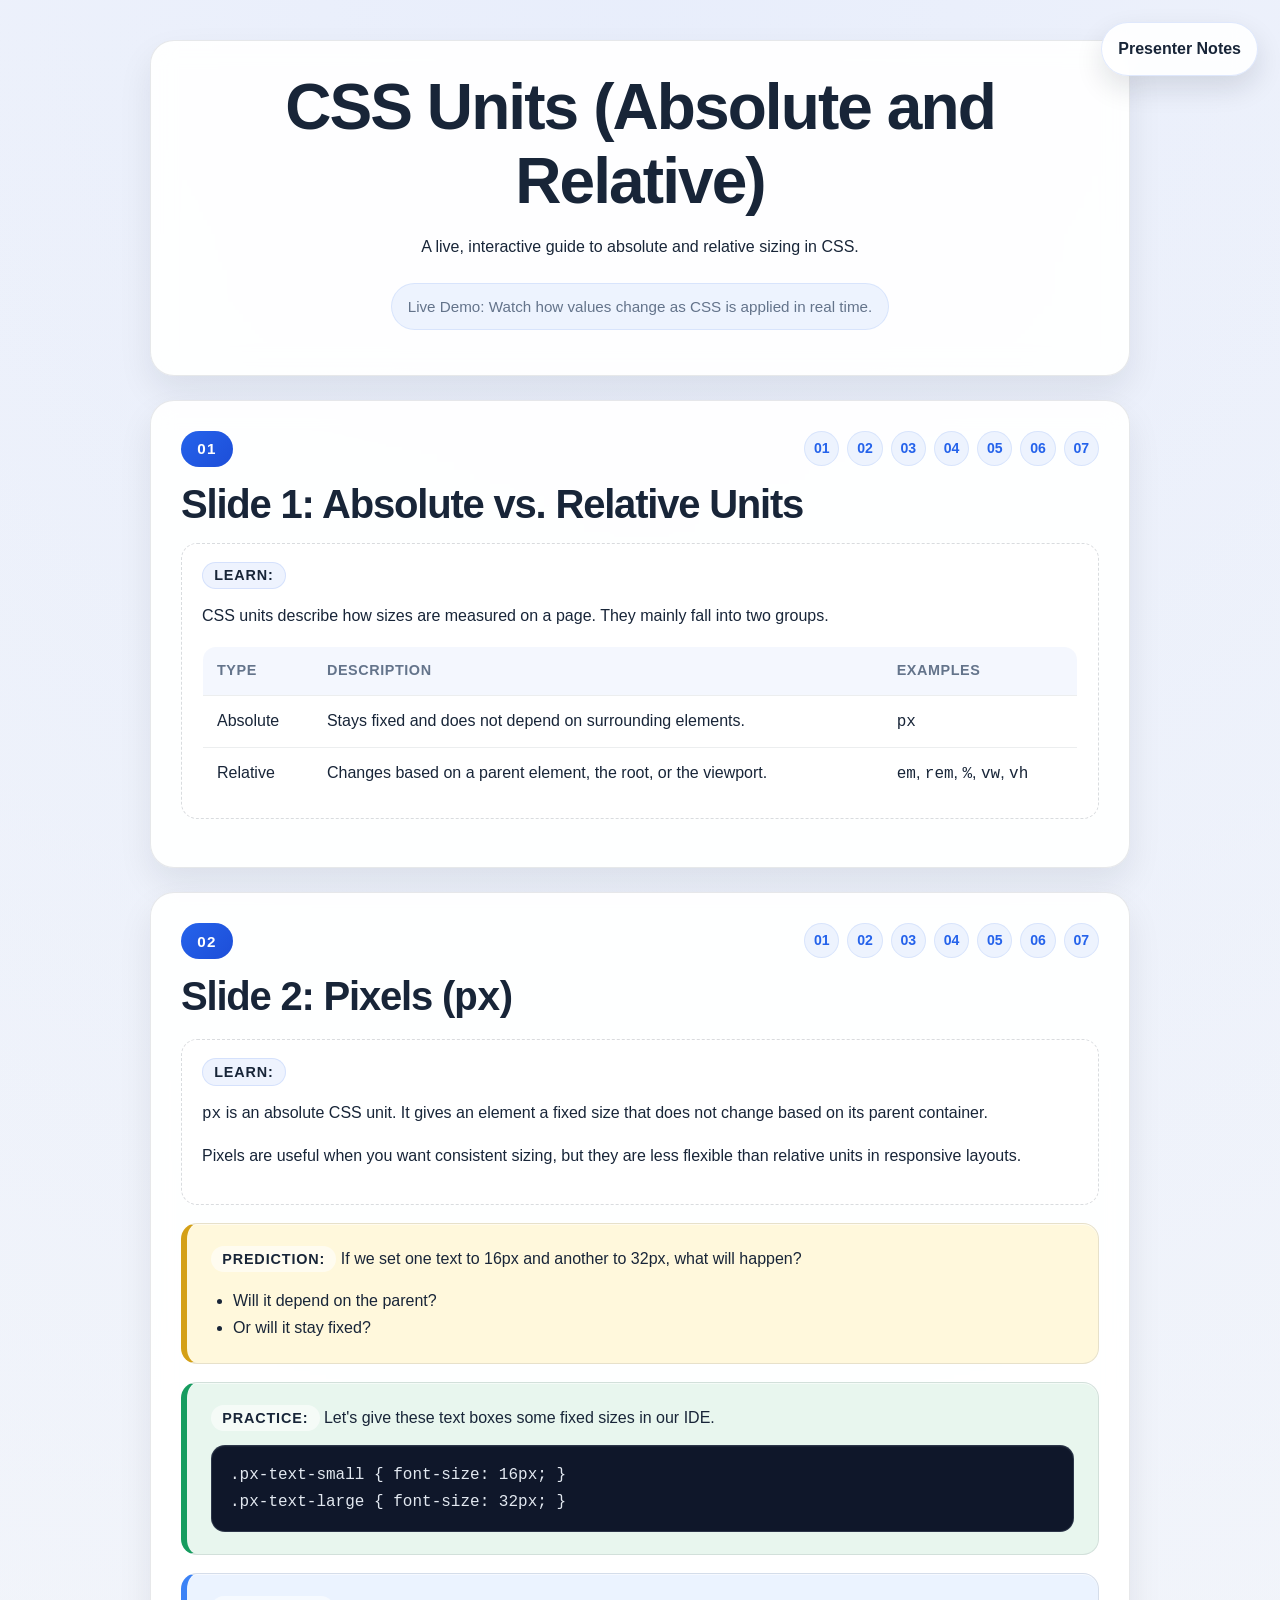
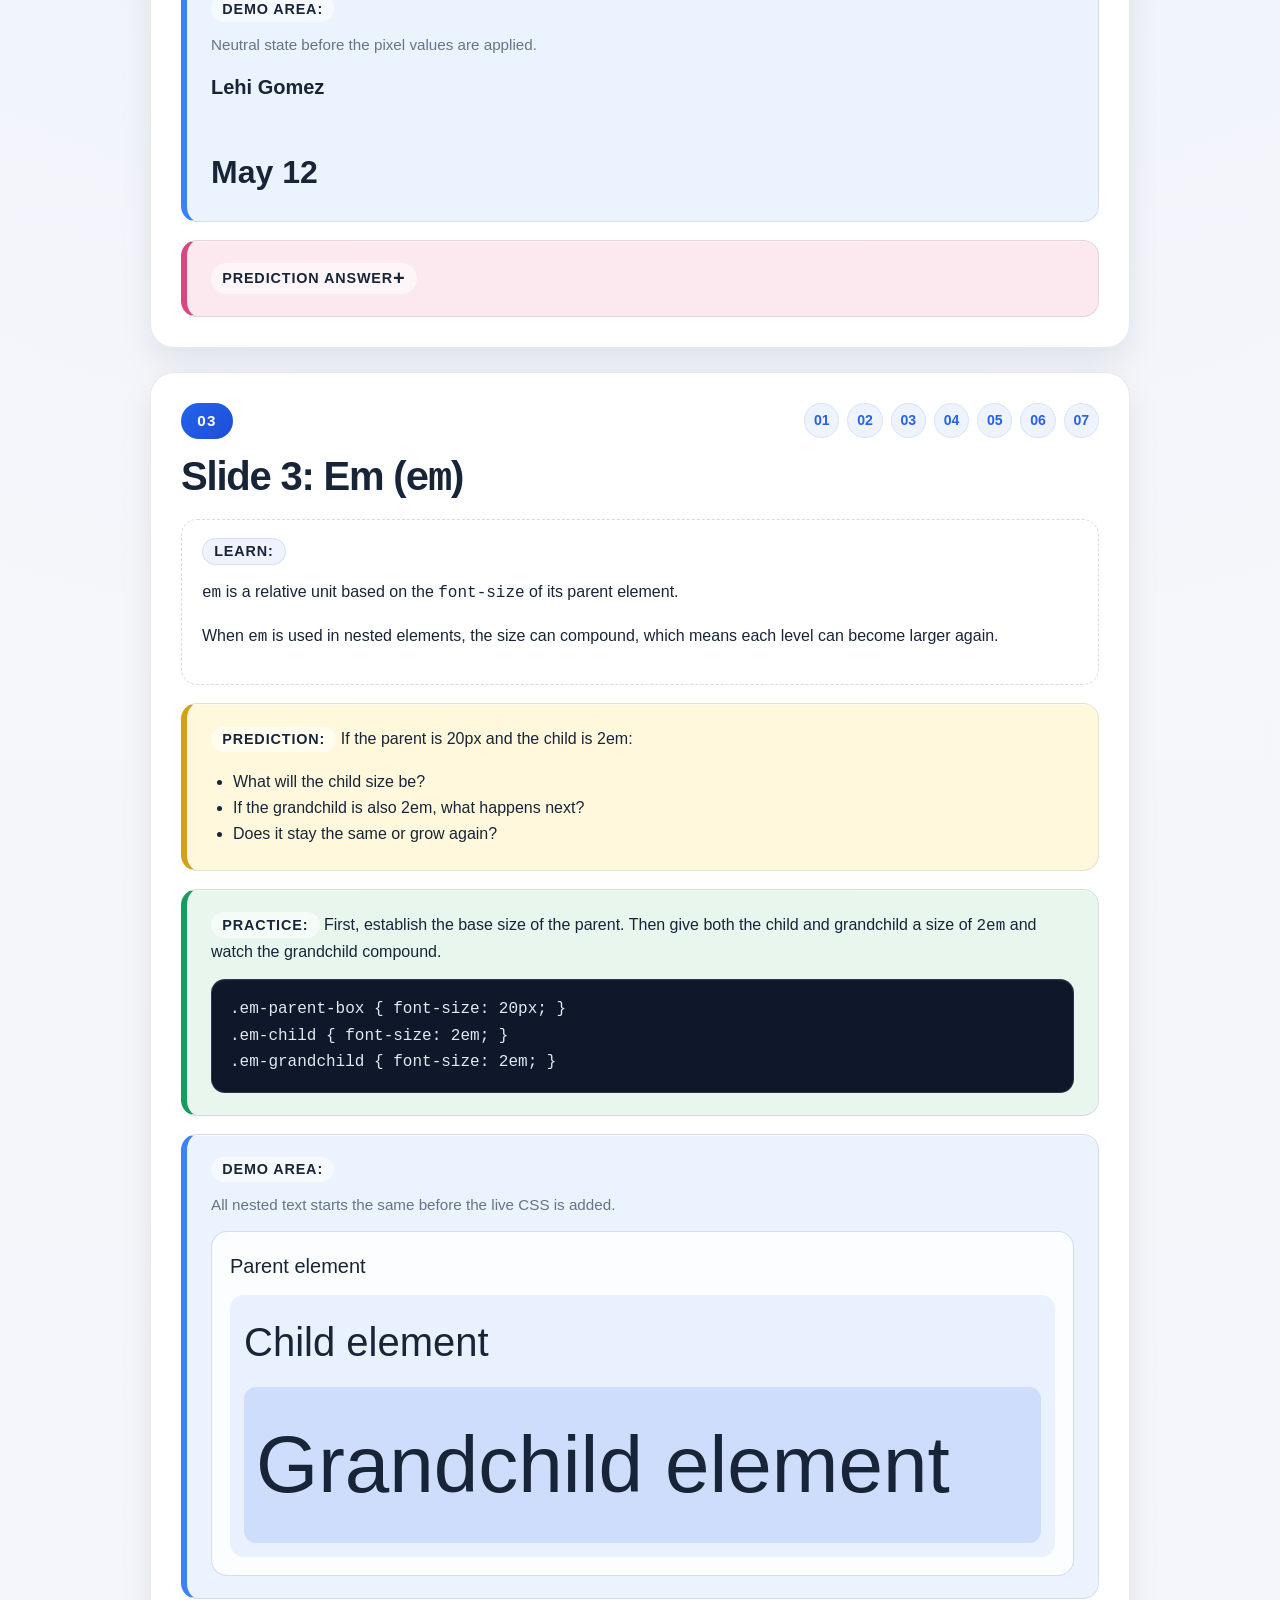
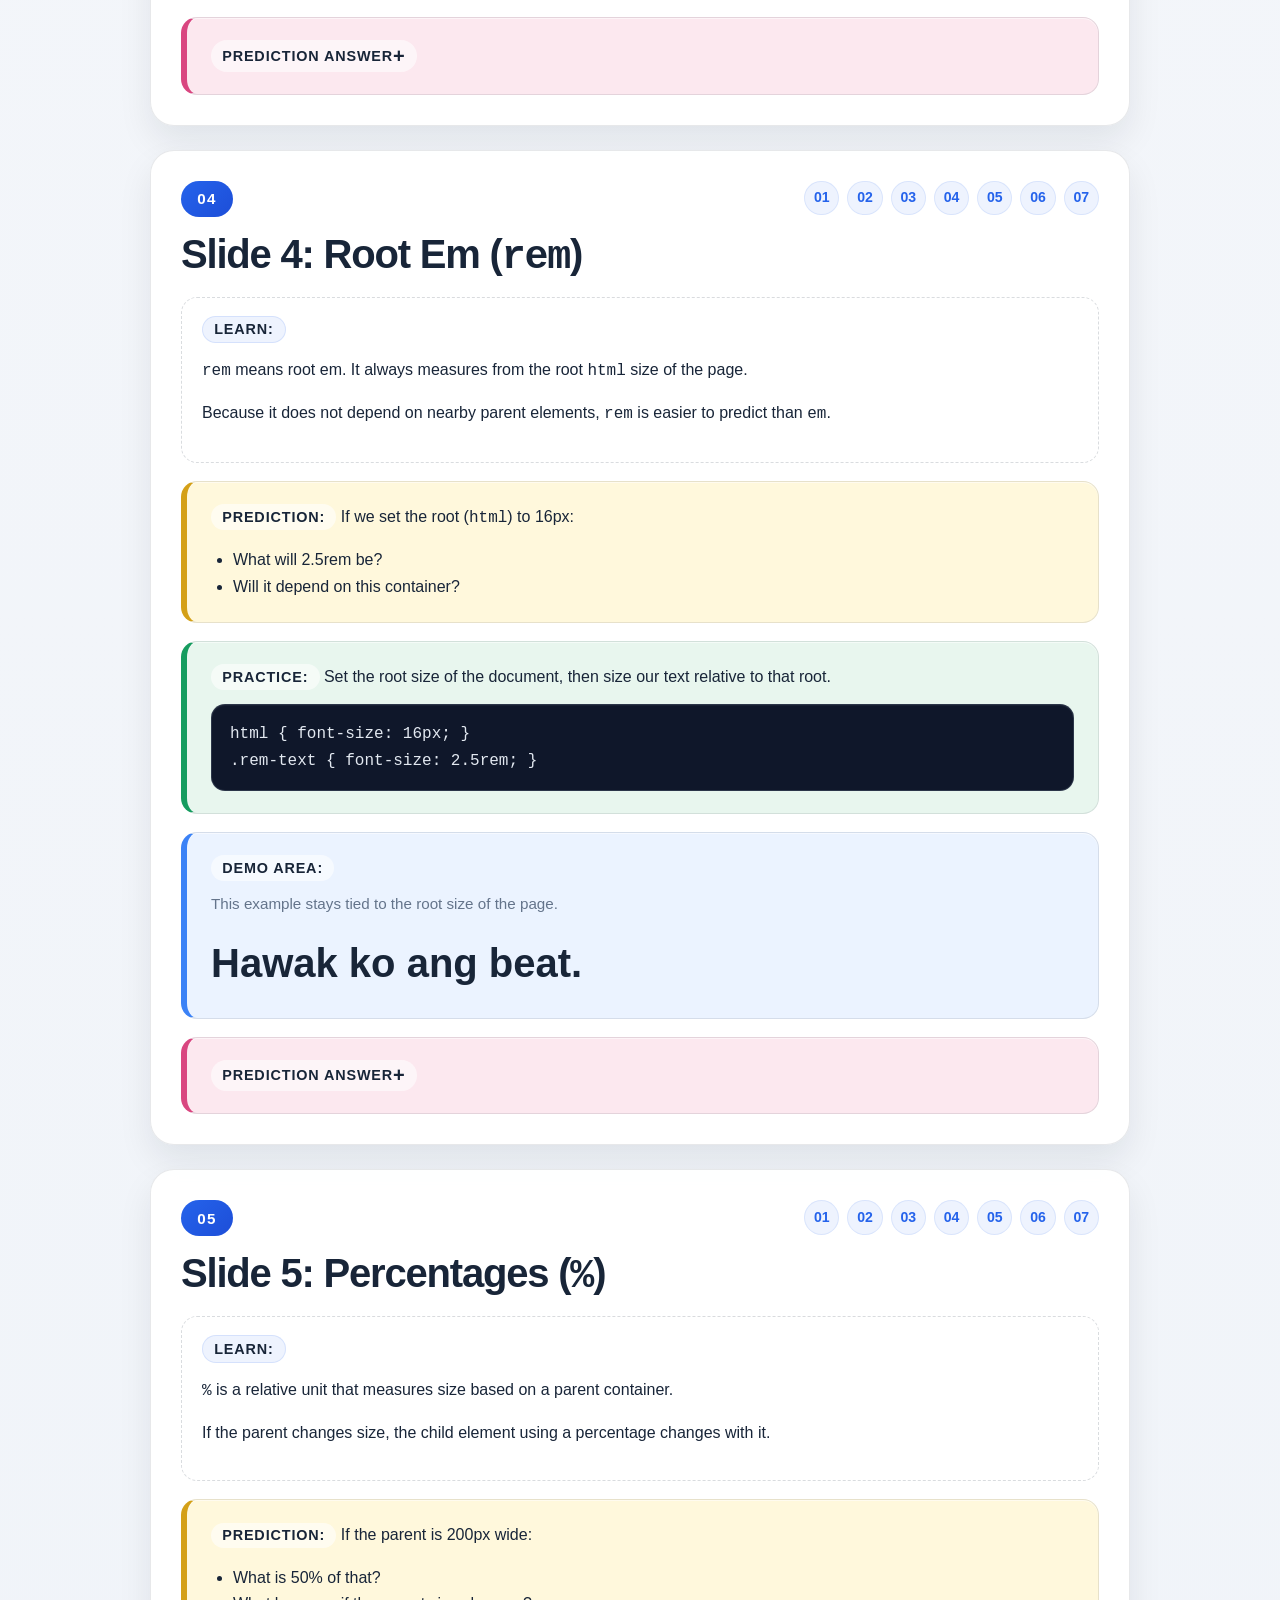
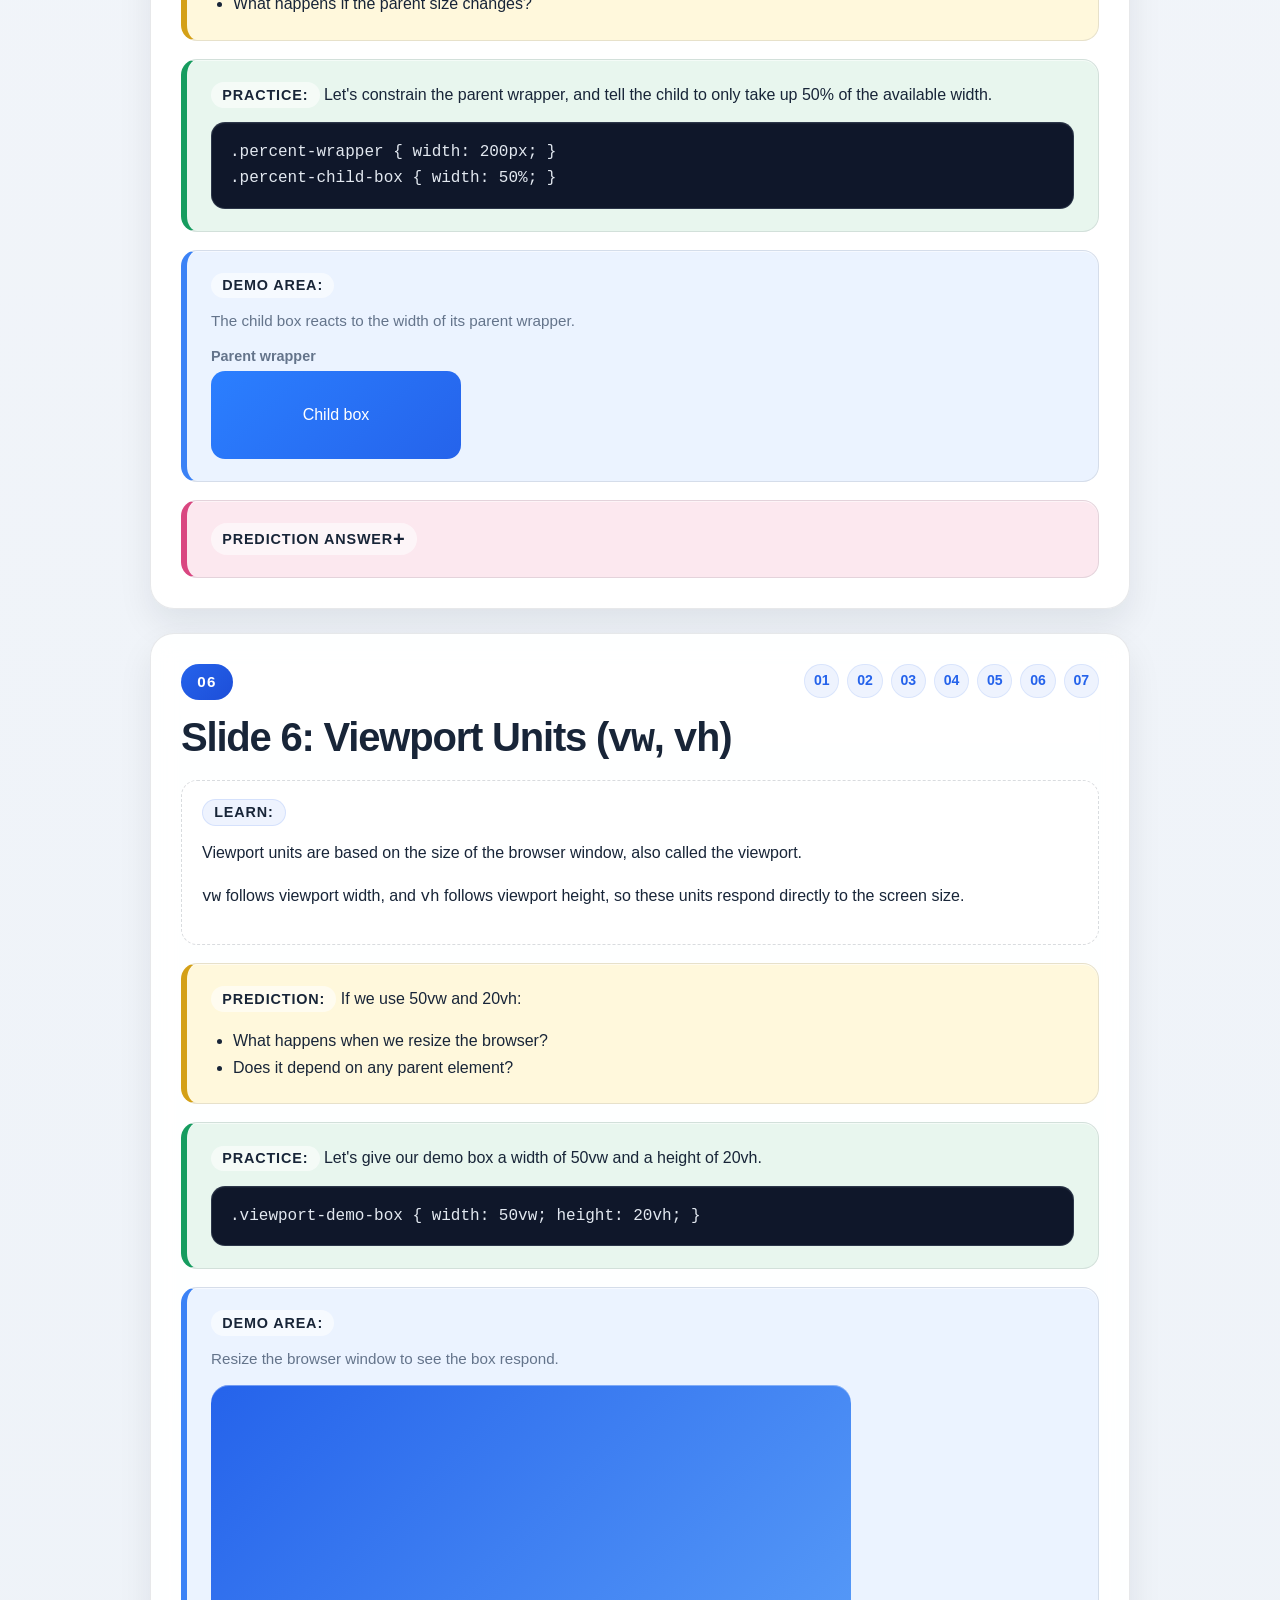
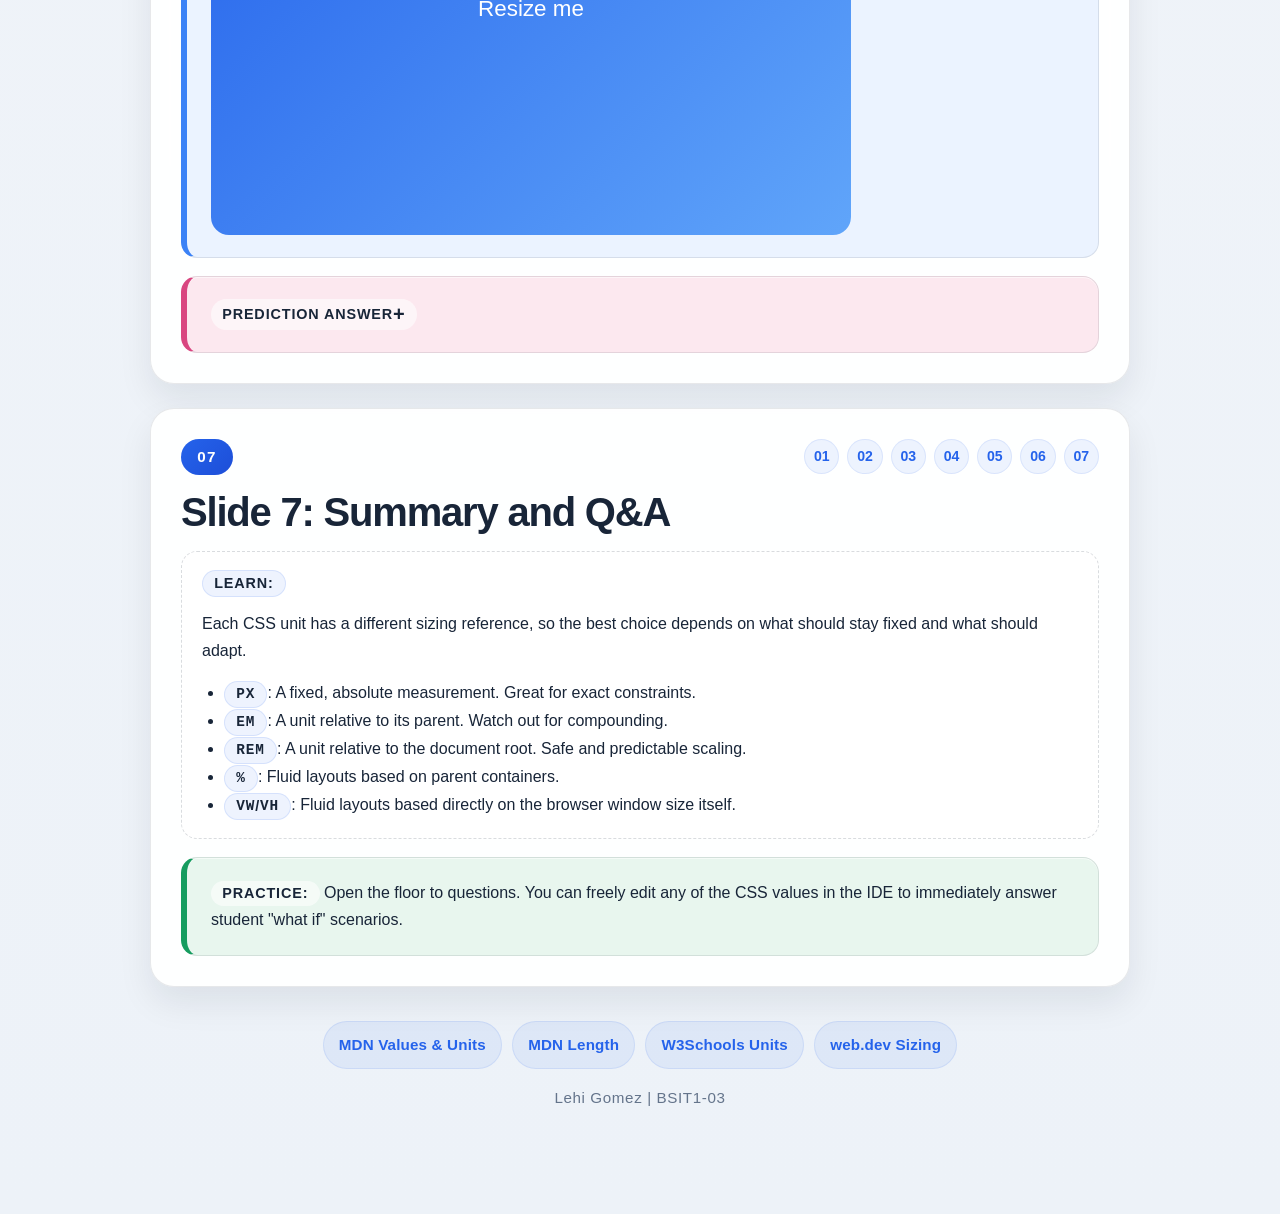
==== commit 58d92416: "Last commit." ====
--- a/index.html
+++ b/index.html
@@ -16,7 +16,7 @@
     <div class="page-shell">
         <main class="presentation-content">
             <header>
-                <h1>CSS Units and Size</h1>
+                <h1>CSS Units (Absolute and Relative)</h1>
                 <p>A live, interactive guide to absolute and relative sizing in CSS.</p>
                 <p class="header-note">
                     Live Demo: Watch how values change as CSS is applied in real time.
@@ -103,11 +103,11 @@
                     <span class="demo-title">Demo Area:</span>
                     <p class="demo-note">Neutral state before the pixel values are applied.</p>
                     <div>
-                        <strong class="px-text-small">Sample text A</strong>
+                        <strong class="px-text-small">Lehi Gomez</strong>
                     </div>
                     <div class="demo-spacer"></div>
                     <div>
-                        <strong class="px-text-large">Sample text B</strong>
+                        <strong class="px-text-large">May 12</strong>
                     </div>
                 </div>
 
@@ -212,7 +212,7 @@
                 <div class="demo-area">
                     <span class="demo-title">Demo Area:</span>
                     <p class="demo-note">This example stays tied to the root size of the page.</p>
-                    <strong class="rem-text">This text stays neutral until you add the live CSS.</strong>
+                    <strong class="rem-text">Hawak ko ang beat.</strong>
                 </div>
 
                 <details class="prediction-answer">
--- a/css-units/styles.css
+++ b/css-units/styles.css
@@ -462,6 +462,13 @@
    .px-text-large { font-size: 32px; }
 */
 
+.px-text-small {
+    font-size: 20px;
+}
+
+.px-text-large {
+    font-size: 32px;
+}
 
 .em-parent-box {
     padding: 18px;
@@ -478,11 +485,17 @@
    .em-grandchild { font-size: 2em; }
 */
 
+.em-parent-box{
+    font-size:20px;
+}
+
+
 .em-child {
     margin-top: 12px;
     padding: 14px;
     border-radius: 14px;
     background: rgba(37, 99, 235, 0.08);
+    font-size: 2em;
 }
 
 .em-grandchild {
@@ -490,6 +503,7 @@
     padding: 12px;
     border-radius: 12px;
     background: rgba(37, 99, 235, 0.14);
+    font-size: 2em;
 }
 
 /* 
@@ -499,8 +513,15 @@
    .rem-text { font-size: 2.5rem; }
 */
 
+html {
+    font-size: 16px;
+}
+
+.rem-text{
+    font-size: 2.5rem;
+}
 .percent-wrapper {
-    width: 200px;
+    width: 500px;
     position: relative;
     padding-top: 24px;
 }
@@ -524,6 +545,7 @@
     background: linear-gradient(135deg, #2b7fff, #2563eb);
     color: #fff;
     font-family: "Aptos", "Segoe UI Variable Text", "Segoe UI", sans-serif;
+    width: 50%;
 }
 
 /* 
@@ -531,6 +553,7 @@
    Live demo note:
    .percent-child-box { width: 50%; }
 */
+
 
 .viewport-demo-box {
     width: 100%;
@@ -554,6 +577,11 @@
    .viewport-demo-box { width: 50vw; height: 20vh; }
 */
 
+.viewport-demo-box {
+    width: 50vw;
+    height: 50vh;
+}
+
 @media (max-width: 720px) {
     body {
         padding: 20px 12px 48px;
